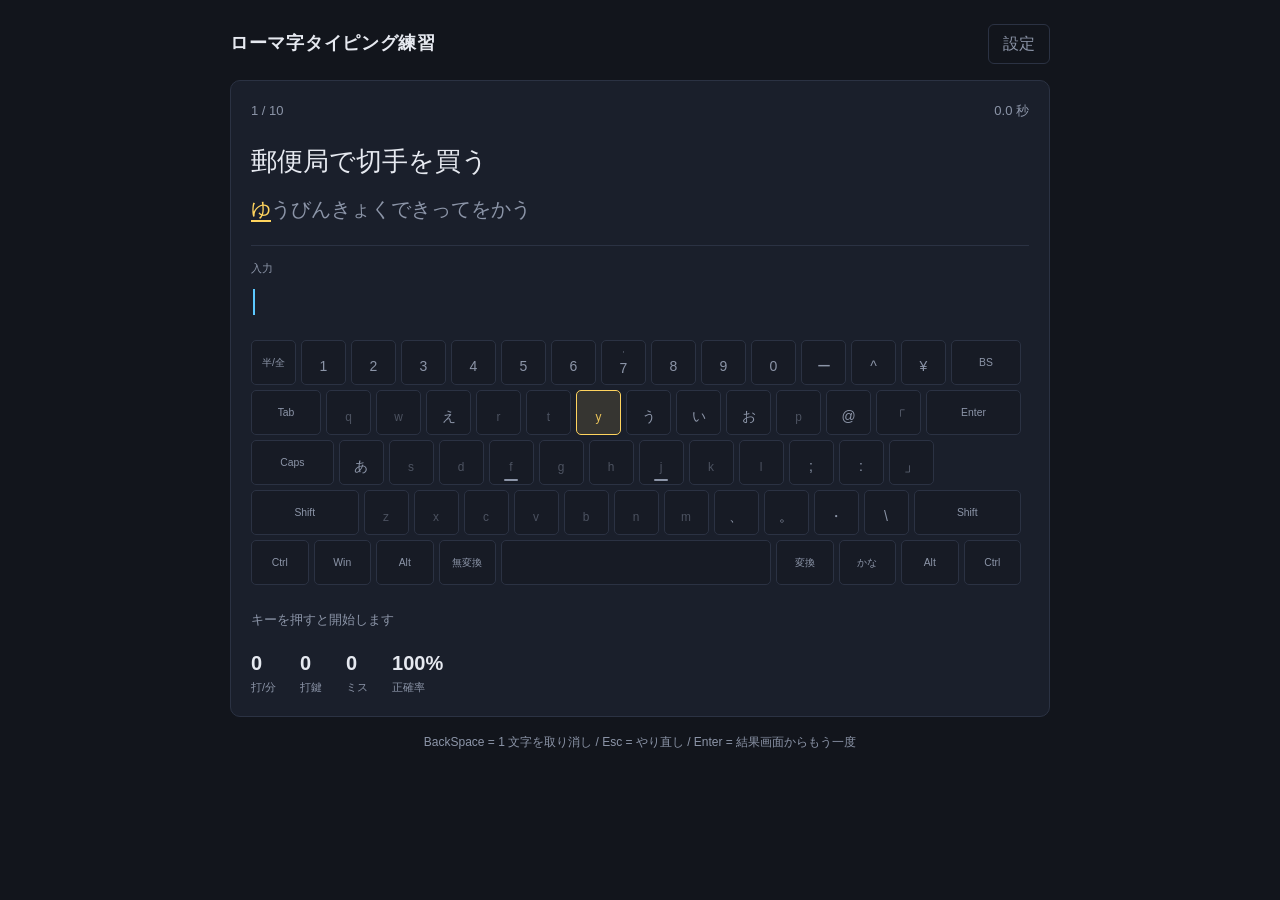
==== index.html @ 604d027f "アプリをリポジトリ直下に移す GitHub Pages はリポジトリ直下しか公開できないので、typing/ を挟むと URL に そのまま出てしまう。README がリポジトリ画面に出ないのも同じ理" ====
<!DOCTYPE html>
<html lang="ja">
<head>
<meta charset="utf-8">
<meta name="viewport" content="width=device-width, initial-scale=1">
<title>ローマ字タイピング練習（自由設定）</title>
<link rel="stylesheet" href="style.css">
</head>
<body>
<div class="app">

  <header class="topbar">
    <h1>ローマ字タイピング練習</h1>
    <button type="button" id="btn-settings" class="ghost">設定</button>
  </header>

  <p id="ime-warning" class="warning" hidden>
    日本語入力(IME)がオンになっています。半角/全角キーで<strong>直接入力</strong>に切り替えてください。
  </p>

  <section id="settings" class="panel settings" hidden>
    <div class="setting">
      <label for="opt-layout">キーボード配列</label>
      <div class="row">
        <select id="opt-layout"></select>
        <span class="status hint-note">
          打鍵は物理キー位置で判定します。配列が合っていないと
          <code>;</code> <code>:</code> などが正しく入りません。
        </span>
      </div>
    </div>

    <div class="setting">
      <label for="file-table">ローマ字テーブル (タブ区切りテキスト)</label>
      <div class="row">
        <input type="file" id="file-table" accept=".tsv,.txt,.text,text/plain,text/tab-separated-values">
        <button type="button" id="btn-table-reset" class="ghost">既定に戻す</button>
      </div>
      <p class="status" id="table-status"></p>
      <details>
        <summary>ファイル形式</summary>
        <p>
          Google 日本語入力のローマ字テーブルと同じ形式に、省略可能なタグ列を足したものです。
        </p>
<pre>入力	出力	次の入力	第1カテゴリ	第2カテゴリ	第3カテゴリ
sa	さ
tt	っ	t
nk	ん	k
;	っ			soku			direct
kz	かん		sei,row.ka		ext.hatsu,dan.an
@alwaysEnabled	std,legacy</pre>
        <ul>
          <li><code>入力</code> が重複した場合は、後に定義した行で上書きされます。</li>
          <li><code>出力</code> と <code>次の入力</code> がどちらも空の行はコメントとして無視されます。
              コメント行にはタブを入れないでください。</li>
          <li>4〜6 列目のタグは段階練習で使います。自由設定モードでは全タグ有効です。</li>
          <li><code>@alwaysEnabled</code> の行で、段階に関係なく常時有効なタグを宣言します。</li>
          <li>文字コードは UTF-8 / UTF-16 / Shift_JIS を自動判定します。</li>
        </ul>
      </details>
    </div>

    <div class="setting">
      <label for="file-problems">お題ファイル (表示文 &lt;TAB&gt; よみ &lt;TAB&gt; 打鍵列)</label>
      <div class="row">
        <input type="file" id="file-problems" accept=".tsv,.txt,.text,text/plain,text/tab-separated-values">
        <button type="button" id="btn-problems-reset" class="ghost">既定に戻す</button>
      </div>
      <p class="status" id="problems-status"></p>
    </div>

    <div class="setting">
      <label>表示</label>
      <div class="row">
        <label class="inline"><input type="checkbox" id="opt-keyboard" checked> キーボードを表示</label>
        <label class="inline"><input type="checkbox" id="opt-labels" checked> キーに入力される文字を表示</label>
        <label class="inline"><input type="checkbox" id="opt-romaji"> ローマ字ガイドを表示</label>
      </div>
      <p class="status hint-note">
        ローマ字ガイドは既定でオフです。最短の打鍵列に BackSpace が必要な
        テーブルではローマ字だけでは表せず、有効打鍵としての BackSpace と
        打ち直しの BackSpace も区別できないためです。
      </p>
    </div>

    <div class="setting row">
      <label class="inline"><input type="checkbox" id="opt-shuffle" checked> ランダム出題</label>
      <label class="inline">出題数
        <input type="number" id="opt-count" min="1" max="500" value="10">
      </label>
      <button type="button" id="btn-apply" class="primary">この設定で開始</button>
    </div>
  </section>

  <div id="play"></div>

  <p class="foot">BackSpace = 1 文字を取り消し / Esc = やり直し / Enter = 結果画面からもう一度</p>
</div>

<script type="module" src="core/engine-shell.js"></script>
</body>
</html>
---- style.css ----
:root {
  --bg: #12151c;
  --panel: #1a1f2b;
  --line: #2b3243;
  --fg: #e6e9f0;
  --dim: #8c95a8;
  --done: #4c5566;
  --cur: #ffd45e;
  --accent: #5cc8ff;
  --miss: #ff6b6b;
  --longer: #ff922b;
}

* { box-sizing: border-box; }

body {
  margin: 0;
  background: var(--bg);
  color: var(--fg);
  font-family: "Segoe UI", "Yu Gothic UI", "Hiragino Sans", Meiryo, sans-serif;
  line-height: 1.6;
}

.app {
  max-width: 860px;
  margin: 0 auto;
  padding: 24px 20px 48px;
}

.topbar {
  display: flex;
  align-items: center;
  justify-content: space-between;
  gap: 16px;
  margin-bottom: 16px;
}
.topbar h1 { font-size: 18px; margin: 0; font-weight: 600; letter-spacing: .04em; }

button {
  font: inherit;
  border-radius: 6px;
  border: 1px solid var(--line);
  padding: 6px 14px;
  cursor: pointer;
}
button.ghost { background: transparent; color: var(--dim); }
button.ghost:hover { color: var(--fg); border-color: var(--dim); }
button.primary { background: var(--accent); border-color: var(--accent); color: #0d1117; font-weight: 600; }
button.primary:hover { filter: brightness(1.1); }

.panel {
  background: var(--panel);
  border: 1px solid var(--line);
  border-radius: 10px;
  padding: 20px;
  margin-bottom: 16px;
}

.warning {
  background: #4a3a12;
  border: 1px solid #7a6220;
  color: #ffe08a;
  border-radius: 8px;
  padding: 8px 14px;
  margin: 0 0 16px;
  font-size: 14px;
}

/* --- 設定 --- */
.settings .setting { margin-bottom: 20px; }
.settings .setting:last-child { margin-bottom: 0; }
.settings label { display: block; font-size: 13px; color: var(--dim); margin-bottom: 6px; }
.settings label.inline { display: inline-flex; align-items: center; gap: 6px; margin: 0; }
.row { display: flex; flex-wrap: wrap; align-items: center; gap: 10px; }
.settings input[type="file"] { font: inherit; font-size: 13px; color: var(--dim); max-width: 100%; }
.settings input[type="number"], .settings select {
  font: inherit; background: #10131a; color: var(--fg);
  border: 1px solid var(--line); border-radius: 5px; padding: 4px 6px;
}
.settings input[type="number"] { width: 70px; }
.status { font-size: 13px; color: var(--accent); margin: 8px 0 0; }
.status.error { color: var(--miss); }
.status.hint-note { color: var(--dim); }
details { margin-top: 10px; font-size: 13px; color: var(--dim); }
details summary { cursor: pointer; }
details p, details ul { margin: 8px 0; }
details code { background: #10131a; padding: 1px 5px; border-radius: 4px; }
pre { background: #10131a; border: 1px solid var(--line); border-radius: 6px;
  padding: 10px 12px; overflow-x: auto; font-size: 13px; tab-size: 8; }

/* --- 練習 --- */
.stage { transition: border-color .1s; }
.stage.miss, .stage.has-error { border-color: var(--miss); }

.stage-head {
  display: flex; justify-content: space-between;
  font-size: 13px; color: var(--dim); margin-bottom: 20px;
}

.display { font-size: 26px; margin: 0 0 10px; word-break: break-word; }
.kana { font-size: 20px; margin: 0 0 20px; word-break: break-word; }

/* 入力エリア。お題ブロックと分ける */
.io { border-top: 1px solid var(--line); padding-top: 14px; margin-bottom: 18px; }
.io-label { display: block; font-size: 11px; color: var(--dim); margin-bottom: 6px; }
.input {
  font-size: 24px; margin: 0 0 14px;
  word-break: break-all;
  /* 行の高さを中身に依らず固定する。ここが伸び縮みすると
     下のキーボードが上下に振動して見づらい */
  line-height: 1.6; min-height: 1.6em;
  /* 控え (in-ghost) と実際の入力 (in-live) を同じマスに重ねる。
     高さは常にお題を打ち切ったときのぶんが確保される */
  display: grid;
}
.input > * { grid-area: 1 / 1; min-width: 0; }
.in-ghost { visibility: hidden; }
.romaji {
  font-family: Consolas, "SF Mono", Menlo, monospace;
  font-size: 20px; letter-spacing: .06em;
  margin: 0; word-break: break-all; min-height: 1.6em;
  display: grid;                   /* 入力欄と同じく控えで高さを確保する */
}
.romaji > * { grid-area: 1 / 1; min-width: 0; }
/* display の指定は [hidden] の display:none より強いので、明示的に消す */
.romaji[hidden] { display: none; }

.done { color: var(--done); }
.todo { color: var(--fg); }
.cur { color: var(--cur); border-bottom: 2px solid var(--cur); }
.kana .todo { color: var(--dim); }

/* 入力欄の内訳 */
.in-ok { color: var(--fg); }
.in-pending {                      /* 未確定のローマ字 */
  color: var(--dim);
  border-bottom: 1px dashed var(--dim);
  /* 等幅にすると行ボックスの高さが変わって下のレイアウトが動くので、
     フォントは本文のまま。点線と色で未確定だと分かる */
}
.in-err {                          /* 目標とずれた入力。消すまで残る */
  color: #0d1117; background: var(--miss);
  border-radius: 3px; padding: 0 2px;
}
.in-pending.bad { color: var(--miss); border-bottom-color: var(--miss); }
.caret {
  display: inline-block; width: 2px; height: 1.1em;
  background: var(--accent); vertical-align: -.18em; margin-left: 2px;
  animation: blink 1.1s step-end infinite;
}
@keyframes blink { 0%, 55% { opacity: 1; } 56%, 100% { opacity: 0; } }
.stage.has-error .caret { background: var(--miss); animation: none; }

/* --- 画面内キーボード --- */
/* キーは配列ファイルの x/y/w/h をもとに絶対配置する (L2 が矩形を要求するため) */
.keyboard-wrap { overflow-x: auto; margin-bottom: 16px; padding-bottom: 4px; }
.keyboard { position: relative; }
.kb-key {
  position: absolute;
  display: flex; flex-direction: column;
  align-items: center; justify-content: center;
  border: 1px solid var(--line); border-radius: 5px;
  background: #171b25; color: var(--dim);
  font-size: 1em; line-height: 1.15; overflow: hidden;
  box-sizing: border-box;
  transition: background .08s, color .08s, border-color .08s;
}
.kb-key.kb-sp { font-size: .74em; }
.kb-hi { font-size: .68em; opacity: .5; min-height: .8em; }
.kb-lo { font-size: 1em; white-space: nowrap; }
.kb-pend { opacity: .45; font-size: .85em; }   /* 未確定で残る分 */
.kb-key.kb-dead { color: #4a5265; }           /* 打ちかけが消えるキー */

/* ホームポジション。実物と同じく F と J に下線を引くだけ。
   色を変えると無効なキーに見えてしまうので、背景・枠はそのまま */
.kb-key.kb-anchor::after {
  content: ''; position: absolute; bottom: 3px; left: 50%;
  width: 14px; height: 2px; margin-left: -7px;
  background: var(--dim); border-radius: 1px;
}

.kb-key.next {                     /* 次に押すキー */
  border-color: var(--cur); color: var(--cur);
  background: rgba(255, 212, 94, .12);
}
/* 目立たせているキーでは、未確定分も読める濃さにする */
.kb-key.next .kb-pend,
.kb-key.hit .kb-pend,
.kb-key.longer .kb-pend,
.kb-key.bad .kb-pend { opacity: .9; }
.kb-key.next-mod {                 /* 一緒に押す Shift */
  border-color: var(--cur); color: var(--cur);
}
.kb-key.hit {                      /* 実際に押された (正しい) */
  background: var(--accent); border-color: var(--accent); color: #0d1117;
}
.kb-key.longer {                   /* 実際に押された (より短い打ち方がある) */
  background: var(--longer); border-color: var(--longer); color: #0d1117;
}
.kb-key.bad {                      /* 実際に押された (ミス) */
  background: var(--miss); border-color: var(--miss); color: #0d1117;
}

.hint { font-size: 13px; color: var(--dim); min-height: 1.6em; margin: 0 0 16px; }

.stats { display: flex; flex-wrap: wrap; gap: 24px; }
.stat { display: flex; flex-direction: column; }
.stat b { font-size: 20px; font-weight: 600; font-variant-numeric: tabular-nums; }
.stat small { font-size: 11px; color: var(--dim); }
.stats.big .stat b { font-size: 30px; }

/* --- 結果 --- */
.result h2 { font-size: 18px; margin: 0 0 20px; }
.result .stats { margin-bottom: 20px; }
/* 結果の注記。短縮は必ずしも良いとは限らないので、主張は弱くしておく */
.note { font-size: 13px; color: var(--dim); margin: 0 0 12px; }
.note.advice { color: var(--accent); }
.result .note:last-of-type { margin-bottom: 20px; }

/* --- 教示 (L2 の文書部分。キーボード外に置く) --- */
.lesson-doc { margin: 0 0 16px; font-size: 14px; }
.lesson-doc p { margin: 0 0 8px; }
.lesson-doc .doc-next { color: var(--dim); font-size: 13px; }

.foot { font-size: 12px; color: var(--dim); text-align: center; margin: 0; }

/* 画面外だがフォーカス可能な入力欄 (IME 検知用) */
.keycatch {
  position: fixed; top: 0; left: 0;
  width: 1px; height: 1px; padding: 0; border: 0;
  opacity: 0; pointer-events: none;
}
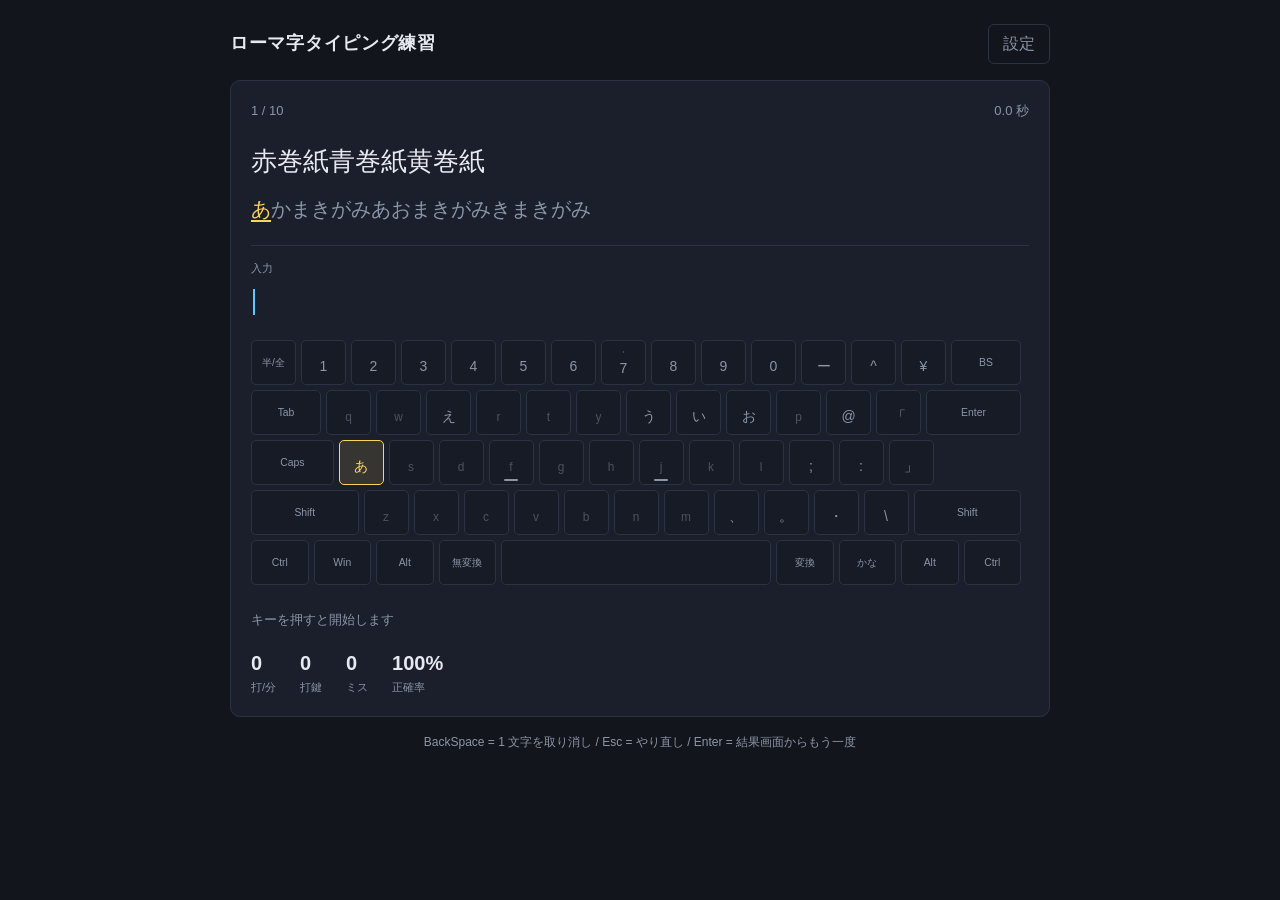
==== commit 0086f8da: "かなの点検を入れ、README を通しで見直す - sample-problems/kana-check.tsv を追加し、「設定」に「かなの点検」ボタンを   足した。いま読み込んでいるテーブルと突" ====
--- a/index.html
+++ b/index.html
@@ -3,7 +3,7 @@
 <head>
 <meta charset="utf-8">
 <meta name="viewport" content="width=device-width, initial-scale=1">
-<title>ローマ字タイピング練習（自由設定）</title>
+<title>ローマ字タイピング練習</title>
 <link rel="stylesheet" href="style.css">
 </head>
 <body>
@@ -35,6 +35,8 @@
       <div class="row">
         <input type="file" id="file-table" accept=".tsv,.txt,.text,text/plain,text/tab-separated-values">
         <button type="button" id="btn-table-reset" class="ghost">既定に戻す</button>
+        <button type="button" id="btn-table-check" class="ghost"
+                title="かなが一通り打てるかを確かめます">かなの点検</button>
       </div>
       <p class="status" id="table-status"></p>
       <details>
@@ -53,9 +55,8 @@
           <li><code>入力</code> が重複した場合は、後に定義した行で上書きされます。</li>
           <li><code>出力</code> と <code>次の入力</code> がどちらも空の行はコメントとして無視されます。
               コメント行にはタブを入れないでください。</li>
-          <li>4〜6 列目のタグは段階練習で使います。自由設定モードでは全タグ有効です。</li>
-          <li><code>@alwaysEnabled</code> の行で、段階に関係なく常時有効なタグを宣言します。</li>
-          <li>文字コードは UTF-8 / UTF-16 / Shift_JIS を自動判定します。</li>
+          <li>4〜6 列目のタグは省略できます。このページでは全タグが有効なので、タグ付きのテーブルもそのまま読めます。</li>
+                    <li>文字コードは UTF-8 / UTF-16 / Shift_JIS を自動判定します。</li>
         </ul>
       </details>
     </div>
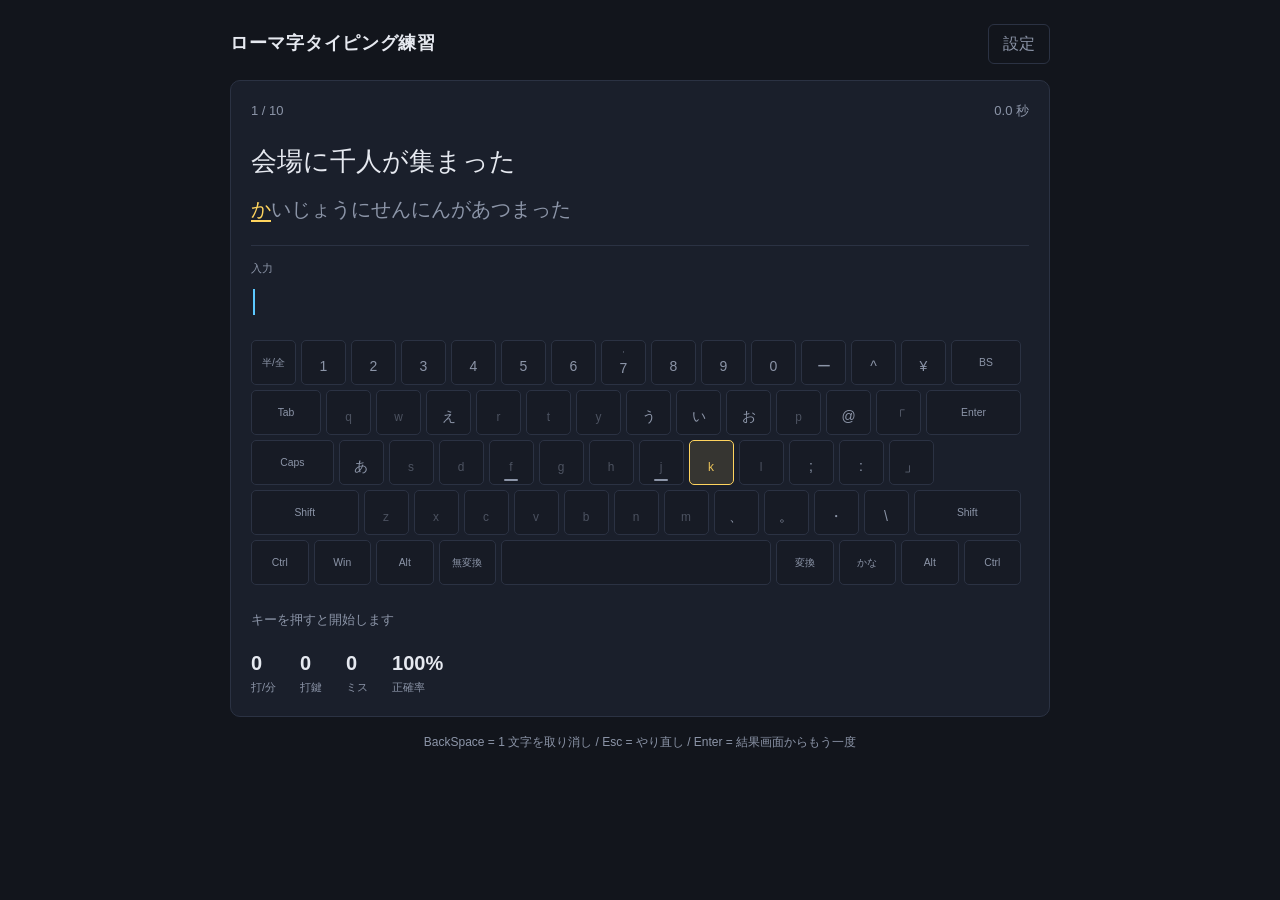
==== commit 2b1f7f03: "データがどこへも送られないことを明記する ファイルを読み込ませるのをためらう人がいるので、設定画面と README に 書いておく。ファイルは FileReader で読むだけ、設定は localSt" ====
--- a/index.html
+++ b/index.html
@@ -19,6 +19,10 @@
   </p>
 
   <section id="settings" class="panel settings" hidden>
+    <p class="status hint-note local-note">
+      読み込んだファイルはブラウザの中だけで扱います。サーバへは送りません。
+    </p>
+
     <div class="setting">
       <label for="opt-layout">キーボード配列</label>
       <div class="row">
--- a/style.css
+++ b/style.css
@@ -81,6 +81,11 @@
 .status { font-size: 13px; color: var(--accent); margin: 8px 0 0; }
 .status.error { color: var(--miss); }
 .status.hint-note { color: var(--dim); }
+/* 設定の先頭に置く但し書き。読み込みをためらわせないための一言 */
+.settings .local-note {
+  margin: 0 0 20px; padding-bottom: 14px;
+  border-bottom: 1px solid var(--line);
+}
 details { margin-top: 10px; font-size: 13px; color: var(--dim); }
 details summary { cursor: pointer; }
 details p, details ul { margin: 8px 0; }
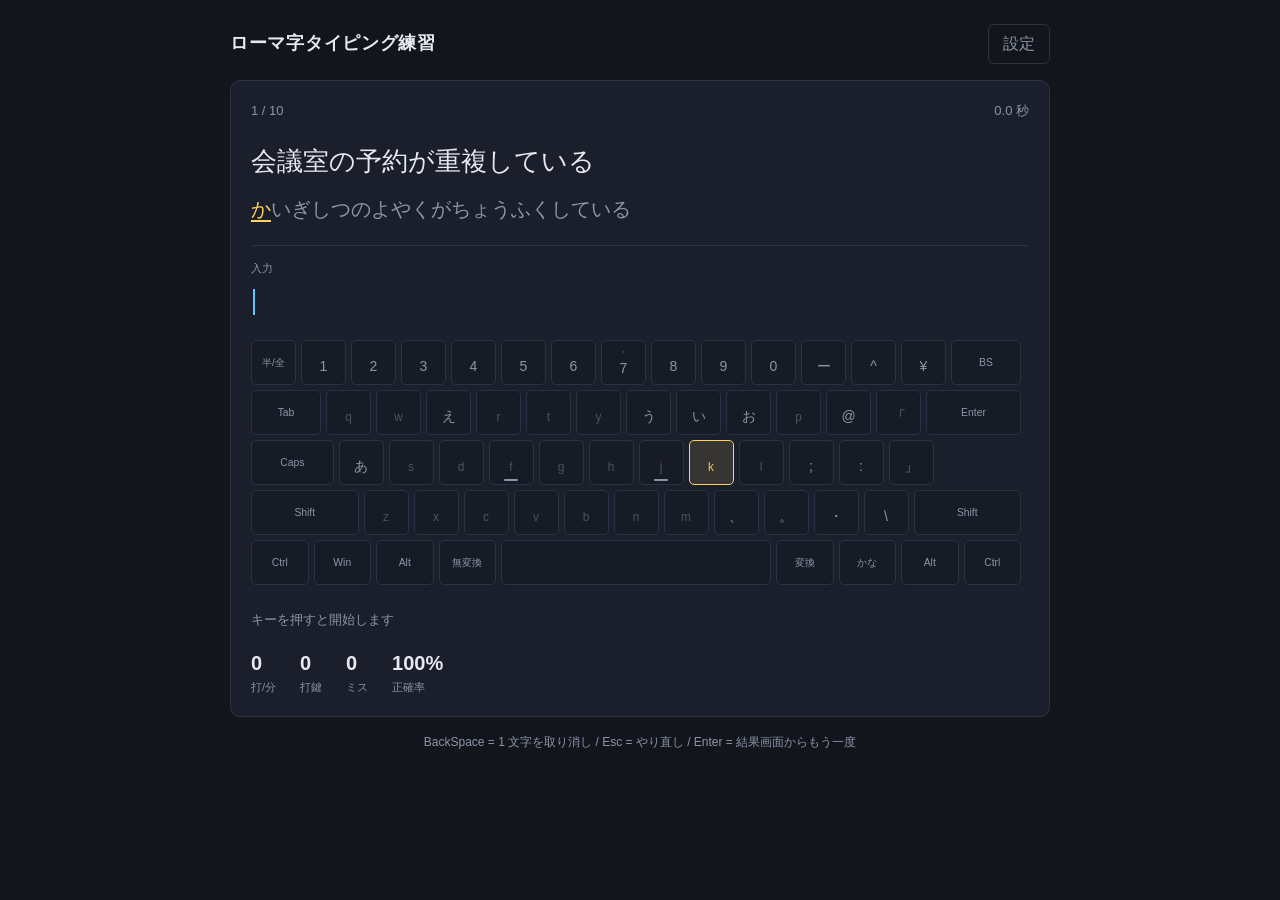
==== commit 0d39aa05: "Google Tag Manager を入れ、データの扱いの記述を合わせる - index.html に GTM のスニペットを入れた (コンテナ GTM-KMD369SW) - README「データ" ====
--- a/index.html
+++ b/index.html
@@ -1,12 +1,23 @@
 <!DOCTYPE html>
 <html lang="ja">
 <head>
+<!-- Google Tag Manager -->
+<script>(function(w,d,s,l,i){w[l]=w[l]||[];w[l].push({'gtm.start':
+new Date().getTime(),event:'gtm.js'});var f=d.getElementsByTagName(s)[0],
+j=d.createElement(s),dl=l!='dataLayer'?'&l='+l:'';j.async=true;j.src=
+'https://www.googletagmanager.com/gtm.js?id='+i+dl;f.parentNode.insertBefore(j,f);
+})(window,document,'script','dataLayer','GTM-KMD369SW');</script>
+<!-- End Google Tag Manager -->
 <meta charset="utf-8">
 <meta name="viewport" content="width=device-width, initial-scale=1">
 <title>ローマ字タイピング練習</title>
 <link rel="stylesheet" href="style.css">
 </head>
 <body>
+<!-- Google Tag Manager (noscript) -->
+<noscript><iframe src="https://www.googletagmanager.com/ns.html?id=GTM-KMD369SW"
+height="0" width="0" style="display:none;visibility:hidden"></iframe></noscript>
+<!-- End Google Tag Manager (noscript) -->
 <div class="app">
 
   <header class="topbar">
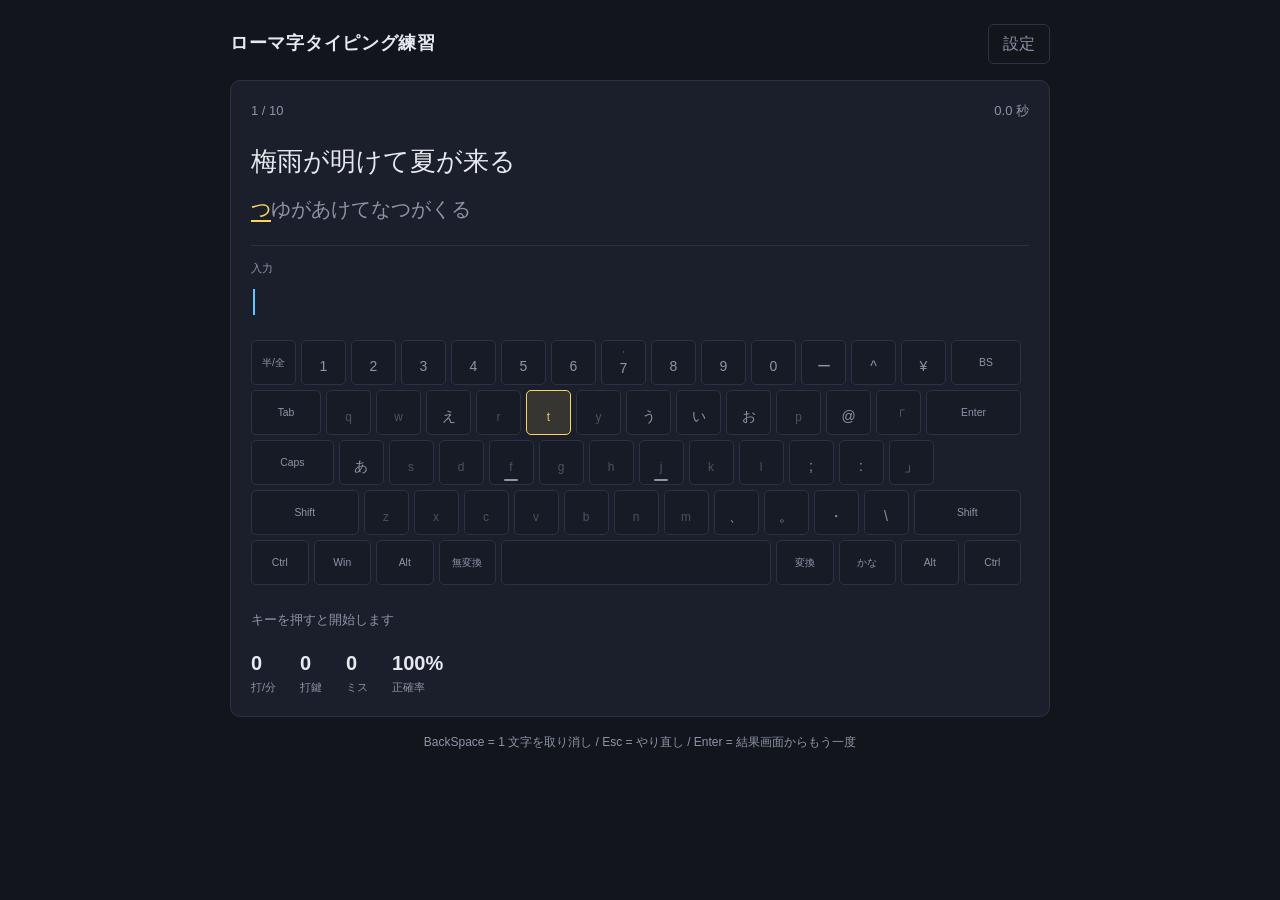
==== commit 42b026e8: "お題ファイルに連続出題グループを入れる ランダム出題でも並べ替えず、必ずその順で続けて出す数行を #{ … #} で囲める ようにした。文脈のあるお題が途中で途切れないようにするため。  - 選抜の単" ====
--- a/index.html
+++ b/index.html
@@ -71,13 +71,16 @@
           <li><code>出力</code> と <code>次の入力</code> がどちらも空の行はコメントとして無視されます。
               コメント行にはタブを入れないでください。</li>
           <li>4〜6 列目のタグは省略できます。このページでは全タグが有効なので、タグ付きのテーブルもそのまま読めます。</li>
-                    <li>文字コードは UTF-8 / UTF-16 / Shift_JIS を自動判定します。</li>
+          <li>文字コードは UTF-8 / UTF-16 / Shift_JIS を自動判定します。</li>
         </ul>
       </details>
     </div>
 
     <div class="setting">
-      <label for="file-problems">お題ファイル (表示文 &lt;TAB&gt; よみ &lt;TAB&gt; 打鍵列)</label>
+      <div class="setting-head">
+        <label for="file-problems">お題ファイル (表示文 &lt;TAB&gt; よみ)</label>
+        ※ <code>#{</code> … <code>#}</code> で囲んだ数行は、ランダム出題中でも並び替えずに続けて出題されます。
+      </div>
       <div class="row">
         <input type="file" id="file-problems" accept=".tsv,.txt,.text,text/plain,text/tab-separated-values">
         <button type="button" id="btn-problems-reset" class="ghost">既定に戻す</button>
--- a/style.css
+++ b/style.css
@@ -70,6 +70,10 @@
 .settings .setting { margin-bottom: 20px; }
 .settings .setting:last-child { margin-bottom: 0; }
 .settings label { display: block; font-size: 13px; color: var(--dim); margin-bottom: 6px; }
+/* 見出しに注記を続ける行。label を for で結ぶ範囲は見出しだけに留める */
+.settings .setting-head { font-size: 13px; color: var(--dim); margin-bottom: 6px; }
+.settings .setting-head label { display: inline; margin: 0; }
+.settings .setting-head code { background: #10131a; padding: 1px 5px; border-radius: 4px; }
 .settings label.inline { display: inline-flex; align-items: center; gap: 6px; margin: 0; }
 .row { display: flex; flex-wrap: wrap; align-items: center; gap: 10px; }
 .settings input[type="file"] { font: inherit; font-size: 13px; color: var(--dim); max-width: 100%; }
